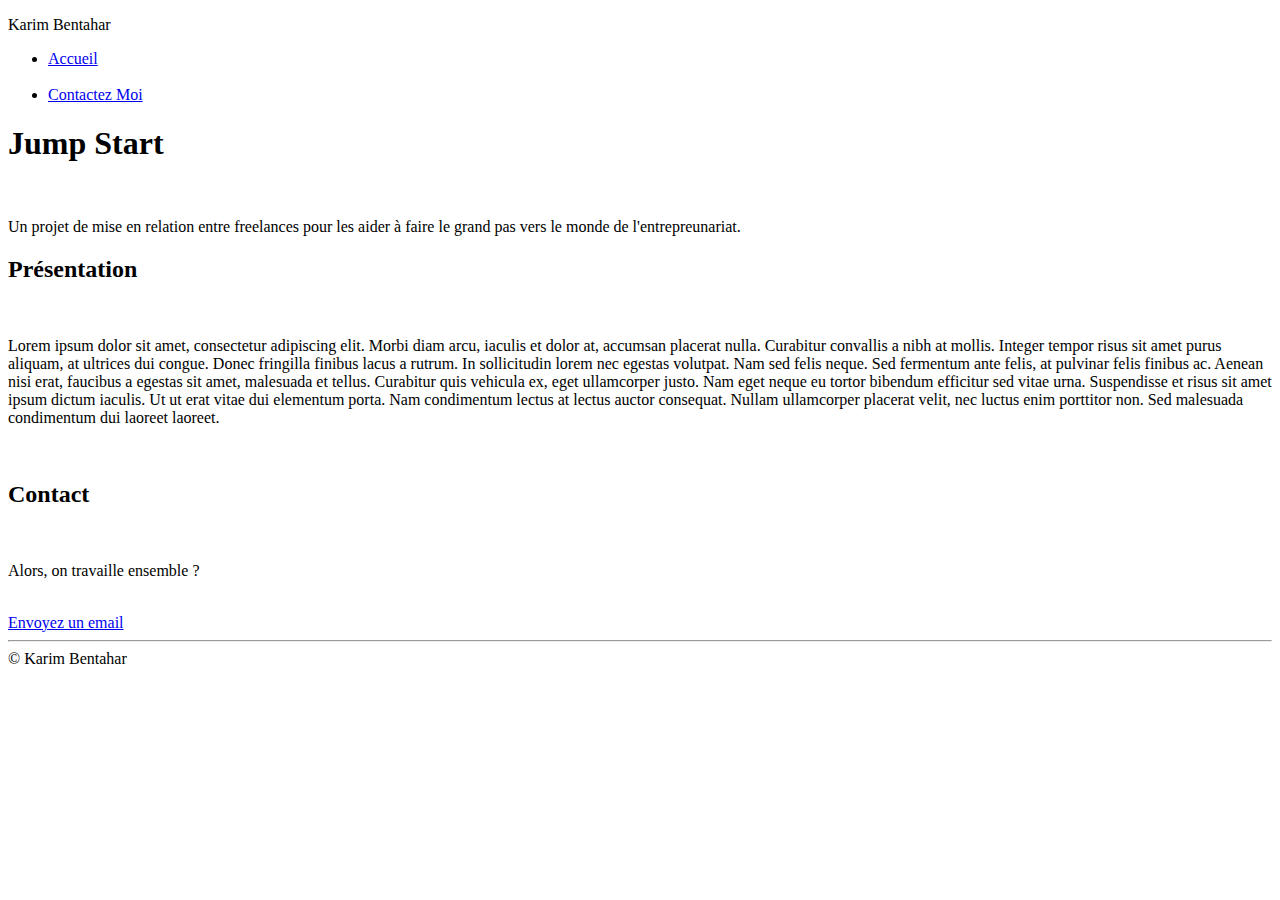
==== Créations/jump-start.html @ 58b162f4 "Fin de la V1 du site" ====
<!DOCTYPE html>
<html lang="en">
  <head>
    <meta charset="UTF-8" />
    <meta http-equiv="X-UA-Compatible" content="IE=edge" />
    <meta name="viewport" content="width=device-width, initial-scale=1.0" />
    <title>Portfolio | Jump Start</title>
    <link rel="stylesheet" href="../Styles/realisations.css" />
  </head>
  <body>
    <div class="bcontainer">
      <header>
        <div class="flexbox">
          <p>Karim Bentahar</p>
          <nav>
            <ul class="flex-list">
              <li><a href="../index.html">Accueil</a></li>
              &ensp;&ensp;
              <li><a href="mailto:bentahar.dev@gmail.com">Contactez Moi</a></li>
            </ul>
          </nav>
        </div>
      </header>
      <div class="container">
        <main>
          <div id="description">
            <h1>Jump Start</h1>
            <br />
            <p>
              Un projet de mise en relation entre freelances pour les aider à
              faire le grand pas vers le monde de l'entrepreunariat.
            </p>
          </div>
        </main>
      </div>
    </div>

    <div class="container2">
      <div id="creations">
        <h2>Présentation</h2>
        <br />
        <p class="subtitle">
          Lorem ipsum dolor sit amet, consectetur adipiscing elit. Morbi diam
          arcu, iaculis et dolor at, accumsan placerat nulla. Curabitur
          convallis a nibh at mollis. Integer tempor risus sit amet purus
          aliquam, at ultrices dui congue. Donec fringilla finibus lacus a
          rutrum. In sollicitudin lorem nec egestas volutpat. Nam sed felis
          neque. Sed fermentum ante felis, at pulvinar felis finibus ac. Aenean
          nisi erat, faucibus a egestas sit amet, malesuada et tellus. Curabitur
          quis vehicula ex, eget ullamcorper justo. Nam eget neque eu tortor
          bibendum efficitur sed vitae urna. Suspendisse et risus sit amet ipsum
          dictum iaculis. Ut ut erat vitae dui elementum porta. Nam condimentum
          lectus at lectus auctor consequat. Nullam ullamcorper placerat velit,
          nec luctus enim porttitor non. Sed malesuada condimentum dui laoreet
          laoreet.
        </p>
        <br />
      </div>

      <div id="contact">
        <h2>Contact</h2>
        <br />
        <p class="subtitle">Alors, on travaille ensemble ?</p>
        <br />
        <a id="button" href="mailto:bentahar.dev@gmail.com">Envoyez un email</a>
      </div>
    </div>

    <hr />

    <footer>© Karim Bentahar</footer>
  </body>
</html>
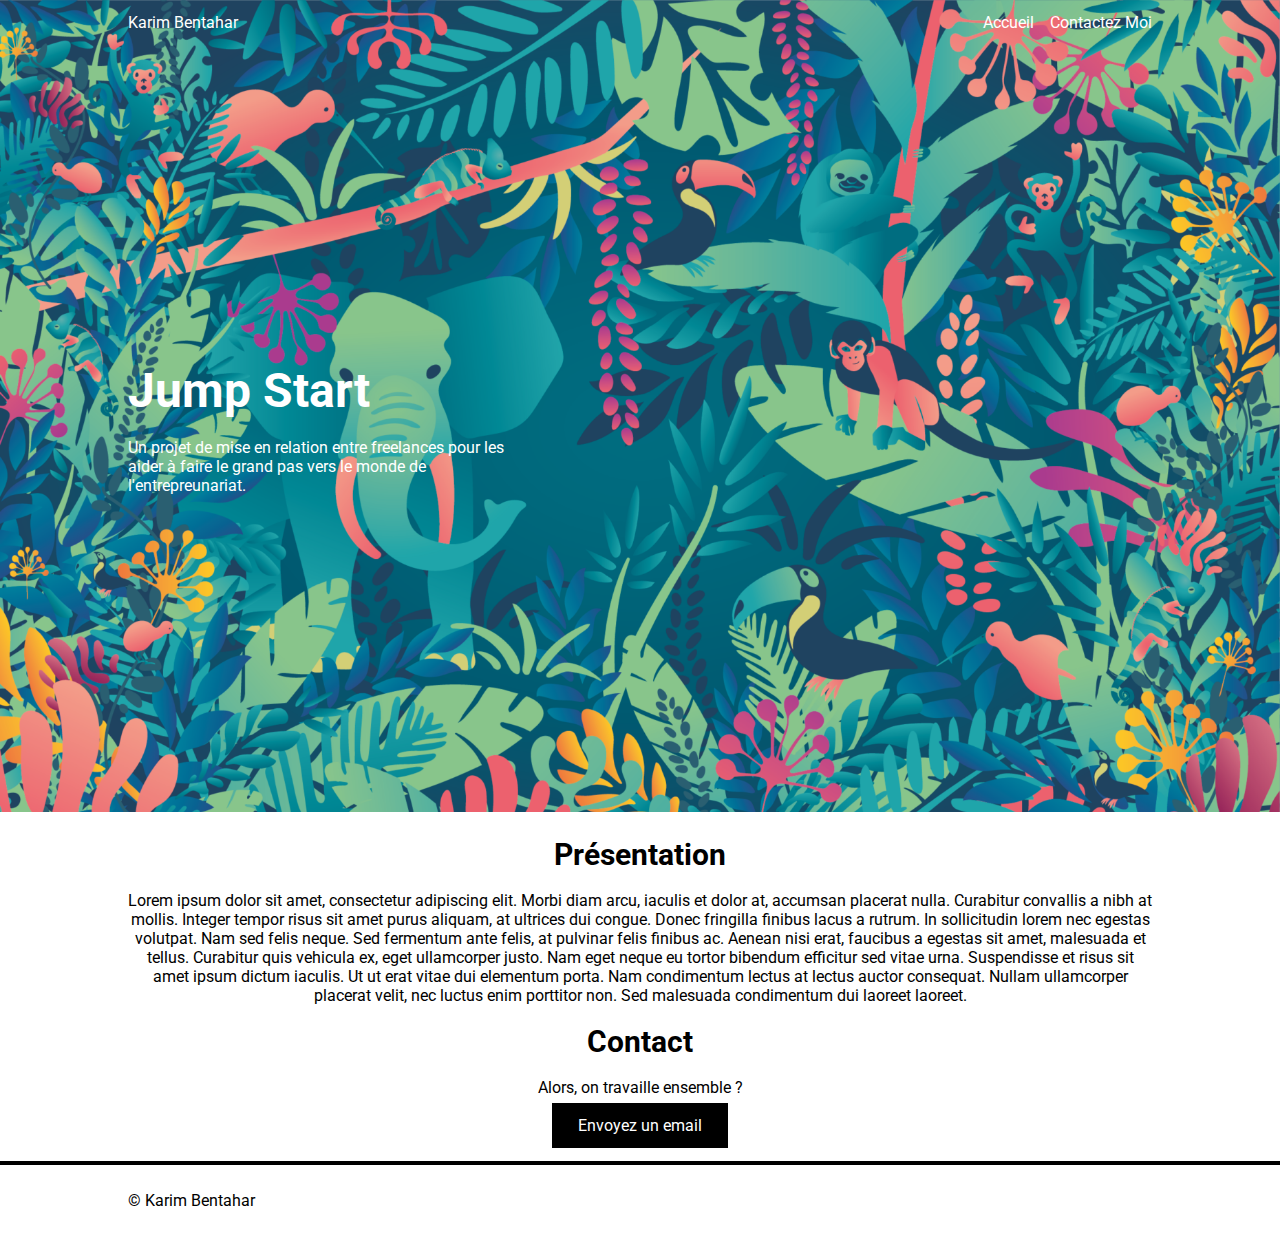
==== commit c21a67b3: "Dernières finitions et réglages de certaines erreurs" ====
--- a/Créations/jump-start.html
+++ b/Créations/jump-start.html
@@ -4,6 +4,14 @@
     <meta charset="UTF-8" />
     <meta http-equiv="X-UA-Compatible" content="IE=edge" />
     <meta name="viewport" content="width=device-width, initial-scale=1.0" />
+    <meta property="og:title content="Jump Start : Présentaion du projet"/>
+    <meta property="og:description" content="Le projet Jump Start est un projet alternatif qui ..."/>
+    <meta propert="og:image" content="https://karimbentahar.com/images/jump-start.png" />
+    <meta property="og:url" content="https://karimbentahar.com" />
+    <meta name="twitter card" content="summary_large_image" />
+    <meta name="fb:app_id" content="app_id" />
+    <meta property="og:site_name" content="Projet alternatif Jump Start" />
+    <meta property="og:image:alt" content="illustration du site" />
     <title>Portfolio | Jump Start</title>
     <link rel="stylesheet" href="../Styles/realisations.css" />
   </head>
--- a/Styles/realisations.css
+++ b/Styles/realisations.css
@@ -0,0 +1,147 @@
+@import url("https://fonts.googleapis.com/css2?family=Roboto&display=swap");
+
+*,
+*::before,
+*::after {
+  box-sizing: border-box;
+  margin: 0;
+  padding: 0;
+}
+
+a {
+    text-decoration: none;
+    color: white;
+  }
+  
+  body {
+    font-family: "Roboto", sans-serif;
+    color: white;
+  }
+
+  .bcontainer {
+    background-image: url(../Images/jump-start.png);
+    background-repeat: no-repeat;
+    background-size: cover;
+  }
+  
+  ul {
+    list-style: none;
+  }
+  
+  .container {
+    padding: 12% 10%;
+    
+  }
+  
+h1 {
+  font-size: 3em;
+}
+
+  header {
+    color: white;
+  }
+  
+  .container2 {
+    background-color: white;
+    color: black;
+    padding: 2% 10% 2% 10%;
+  }
+  
+  hr {
+    border: 2px solid black;
+  }
+  
+  .flexbox {
+    display: flex;
+    flex-direction: row;
+    justify-content: space-between;
+    padding: 1% 10%;
+  }
+  
+  ul {
+    display: flex;
+  }
+  
+  nav li:hover {
+    font-weight: bold;
+  }
+  
+  main {
+    display: flex;
+    flex-direction: row;
+    flex-wrap: wrap;
+    
+  }
+  
+  #description {
+    display: flex;
+    flex-direction: column;
+    justify-content: center;
+    width: 40%;
+    height: 460px;
+  }
+  
+  
+  #creations {
+    text-align: center;
+  }
+  
+  .container2 a {
+    color: black;
+  }
+  
+  #contact {
+    text-align: center;
+  }
+  
+  #button {
+      border: 1px solid black;
+      padding: 12px 25px;
+      color: white;
+      background-color: black;
+  }
+  
+  h2 {
+      font-size: 1.9em;
+  }
+  
+  footer {
+      background-color: white;
+      color: black;
+      padding-top: 2%;
+      padding-left: 10%;
+      padding-bottom: 2%;
+  }
+
+
+  @media all and (max-width:1130px) {
+
+    #description {
+      width: 100%;
+    }
+}
+
+
+  @media all and (max-width: 880px) {
+    
+    .container2 {
+        padding-bottom: 10%;
+    }
+
+}
+
+@media all and (max-width: 400px) {
+    
+    
+  .container2 {
+      padding-bottom: 10%;
+  }
+
+  .flexbox {
+    display: flex;
+    flex-direction: row;
+    justify-content: space-between;
+    padding: 1% 2%;
+}
+
+}